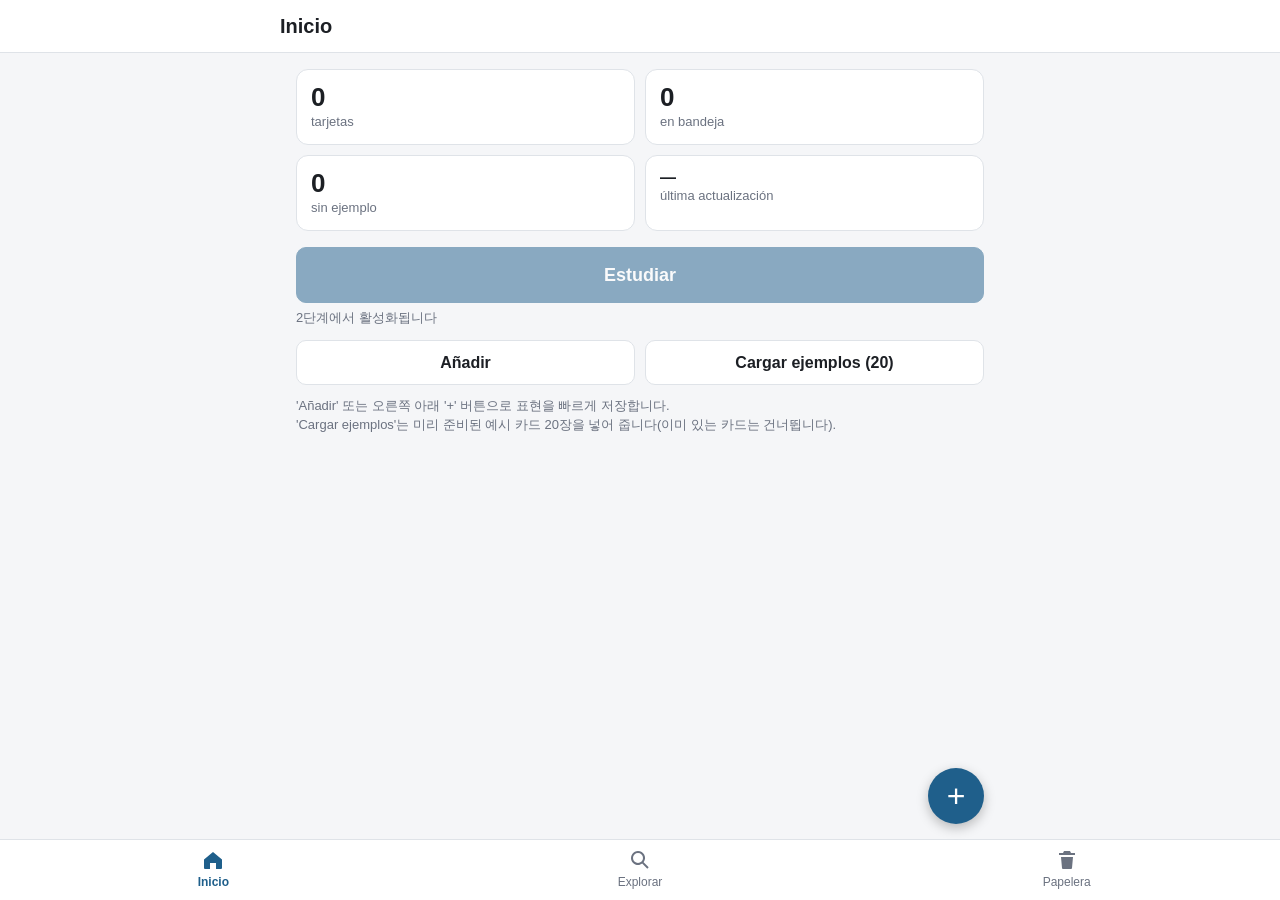
==== index.html @ 15eb6527 "Step 1: app skeleton, IndexedDB store, quick add, Explorar, Papelera, seeds Vanilla ES-module PWA sh" ====
<!DOCTYPE html>
<html lang="es">
<head>
  <meta charset="utf-8">
  <meta name="viewport" content="width=device-width, initial-scale=1, viewport-fit=cover">
  <meta name="theme-color" content="#1f5f8b">
  <!-- Home-screen / standalone metas arrive with the manifest and service worker in step 4. -->
  <title>c2vocab</title>
  <link rel="stylesheet" href="./styles.css">
</head>
<body>
  <header class="topbar">
    <h1 id="view-title" class="topbar-title">Inicio</h1>
  </header>

  <main id="view" class="view" aria-live="polite"></main>

  <button id="fab" class="fab" type="button" aria-label="Añadir tarjeta" title="Añadir (n)">+</button>

  <nav id="nav" class="bottom-nav" aria-label="Navegación principal"></nav>

  <div id="toast-root" class="toast-root" hidden></div>
  <div id="sheet-root" class="sheet-root" hidden></div>

  <!-- Dexie must be a classic script so window.Dexie exists before the module runs. -->
  <script src="./vendor/dexie.min.js"></script>
  <script type="module" src="./js/app.js"></script>
</body>
</html>
---- styles.css ----
/* c2vocab — mobile-first, iOS-safe styles. Desktop (>= 800px) gets a centred 720px column. */

:root {
  --bg: #f5f6f8;
  --surface: #ffffff;
  --text: #1c1f24;
  --muted: #6b7280;
  --border: #dfe3e8;
  --primary: #1f5f8b;
  --primary-dark: #174a6d;
  --primary-soft: #e3eef6;
  --danger: #b3261e;
  --danger-soft: #fbe9e7;
  --warn: #8a5a00;
  --warn-soft: #fff4d6;
  --ok: #1b7f4b;
  --radius: 12px;
  --nav-height: 60px;
  --topbar-height: 52px;
  --safe-top: env(safe-area-inset-top, 0px);
  --safe-bottom: env(safe-area-inset-bottom, 0px);
  --safe-left: env(safe-area-inset-left, 0px);
  --safe-right: env(safe-area-inset-right, 0px);
  --content-max: 720px;
}

* {
  box-sizing: border-box;
  -webkit-tap-highlight-color: transparent;
}

html {
  -webkit-text-size-adjust: 100%;
}

/* Author `display` rules below would otherwise beat the UA [hidden] rule. */
[hidden] {
  display: none !important;
}

body {
  margin: 0;
  background: var(--bg);
  color: var(--text);
  font-family: -apple-system, BlinkMacSystemFont, "Segoe UI", Roboto, "Helvetica Neue", Arial, "Noto Sans", "Apple SD Gothic Neo", "Malgun Gothic", sans-serif;
  font-size: 16px;
  line-height: 1.45;
  min-height: 100vh;
  min-height: 100dvh;
}

body.sheet-open {
  overflow: hidden;
}

/* ---------- layout ---------- */

.topbar {
  position: sticky;
  top: 0;
  z-index: 20;
  background: var(--surface);
  border-bottom: 1px solid var(--border);
  padding-top: var(--safe-top);
  padding-left: calc(16px + var(--safe-left));
  padding-right: calc(16px + var(--safe-right));
}

.topbar-title {
  max-width: var(--content-max);
  margin: 0 auto;
  height: var(--topbar-height);
  display: flex;
  align-items: center;
  font-size: 20px;
  font-weight: 600;
}

.view {
  max-width: var(--content-max);
  margin: 0 auto;
  padding-left: calc(16px + var(--safe-left));
  padding-right: calc(16px + var(--safe-right));
  padding-top: 16px;
  /* keep content clear of the fixed nav and the FAB */
  padding-bottom: calc(var(--nav-height) + var(--safe-bottom) + 96px);
}

.bottom-nav {
  position: fixed;
  left: 0;
  right: 0;
  bottom: 0;
  z-index: 20;
  display: flex;
  justify-content: space-around;
  background: var(--surface);
  border-top: 1px solid var(--border);
  padding-bottom: var(--safe-bottom);
  padding-left: var(--safe-left);
  padding-right: var(--safe-right);
}

.nav-item {
  flex: 1;
  min-height: var(--nav-height);
  min-width: 44px;
  display: flex;
  flex-direction: column;
  align-items: center;
  justify-content: center;
  gap: 2px;
  color: var(--muted);
  text-decoration: none;
  font-size: 12px;
}

.nav-item svg {
  width: 24px;
  height: 24px;
  fill: currentColor;
}

.nav-item.nav-active {
  color: var(--primary);
  font-weight: 600;
}

.fab {
  position: fixed;
  right: calc(16px + var(--safe-right));
  bottom: calc(var(--nav-height) + var(--safe-bottom) + 16px);
  z-index: 25;
  width: 56px;
  height: 56px;
  border-radius: 50%;
  border: none;
  background: var(--primary);
  color: #fff;
  font-size: 32px;
  line-height: 1;
  box-shadow: 0 4px 12px rgba(0, 0, 0, 0.25);
  cursor: pointer;
}

.fab:active {
  background: var(--primary-dark);
}

@media (min-width: 800px) {
  .fab {
    right: calc(50% - var(--content-max) / 2 + 16px);
  }
}

/* ---------- generic controls ---------- */

button,
input,
select,
textarea {
  font: inherit;
  color: inherit;
}

input,
select,
textarea {
  width: 100%;
  min-height: 44px;
  font-size: 16px; /* >= 16px prevents iOS Safari auto-zoom */
  padding: 10px 12px;
  border: 1px solid var(--border);
  border-radius: 10px;
  background: var(--surface);
}

textarea {
  resize: vertical;
  line-height: 1.4;
}

input:focus,
select:focus,
textarea:focus {
  outline: 2px solid var(--primary);
  outline-offset: 1px;
}

.btn {
  display: inline-flex;
  align-items: center;
  justify-content: center;
  min-height: 44px;
  padding: 10px 18px;
  border-radius: 10px;
  border: 1px solid var(--border);
  background: var(--surface);
  color: var(--text);
  font-weight: 600;
  cursor: pointer;
  text-decoration: none;
}

.btn:active {
  filter: brightness(0.95);
}

.btn:disabled {
  opacity: 0.5;
  cursor: not-allowed;
}

.btn-primary {
  background: var(--primary);
  border-color: var(--primary);
  color: #fff;
}

.btn-danger {
  background: var(--danger-soft);
  border-color: var(--danger-soft);
  color: var(--danger);
}

.btn-block {
  width: 100%;
}

.btn-big {
  min-height: 56px;
  font-size: 18px;
}

.btn-row {
  display: flex;
  flex-wrap: wrap;
  gap: 10px;
  margin: 12px 0;
}

.btn-row .btn {
  flex: 1 1 140px;
}

/* ---------- chips & badges ---------- */

.chip-row {
  display: flex;
  flex-wrap: wrap;
  gap: 8px;
  margin: 8px 0;
}

.chip {
  min-height: 44px; /* iOS tap target */
  padding: 8px 14px;
  border-radius: 999px;
  border: 1px solid var(--border);
  background: var(--surface);
  color: var(--text);
  font-size: 14px;
  cursor: pointer;
}

.chip-active {
  background: var(--primary);
  border-color: var(--primary);
  color: #fff;
}

/* Korean gloss of the active chip (tooltips are hover-only, so it is shown inline). */
.chip-gloss {
  font-size: 13px;
  color: var(--muted);
  margin: -2px 0 6px;
  min-height: 18px;
}

.badge {
  display: inline-block;
  padding: 1px 8px;
  border-radius: 999px;
  font-size: 12px;
  line-height: 18px;
  background: #eef0f3;
  color: var(--muted);
  white-space: nowrap;
}

.badge-inbox {
  background: var(--warn-soft);
  color: var(--warn);
}

.badge-type {
  background: var(--primary-soft);
  color: var(--primary-dark);
}

.badge-suspended {
  background: #ececec;
  color: #555;
}

.tag {
  display: inline-block;
  padding: 1px 8px;
  border-radius: 6px;
  font-size: 12px;
  background: #eef0f3;
  color: var(--muted);
  margin: 2px 4px 2px 0;
}

/* ---------- text helpers ---------- */

.muted {
  color: var(--muted);
}

.small {
  font-size: 13px;
}

.hint-ko {
  color: var(--muted);
  font-size: 13px;
  margin: 6px 0 10px;
  white-space: pre-line;
}

.error {
  color: var(--danger);
}

.warn-text {
  color: var(--warn);
}

.section-title {
  font-size: 15px;
  font-weight: 600;
  margin: 18px 0 6px;
}

.empty {
  padding: 32px 12px;
  text-align: center;
  color: var(--muted);
}

.count-line {
  margin: 10px 0 6px;
  font-size: 14px;
  color: var(--muted);
}

/* ---------- home ---------- */

.stats {
  display: grid;
  grid-template-columns: repeat(2, 1fr);
  gap: 10px;
  margin-bottom: 16px;
}

.stat {
  background: var(--surface);
  border: 1px solid var(--border);
  border-radius: var(--radius);
  padding: 12px 14px;
}

.stat-value {
  font-size: 26px;
  font-weight: 700;
  line-height: 1.2;
}

.stat-label {
  font-size: 13px;
  color: var(--muted);
}

/* ---------- card list (Explorar / Papelera) ---------- */

.card-list {
  display: flex;
  flex-direction: column;
  gap: 10px;
}

.card {
  background: var(--surface);
  border: 1px solid var(--border);
  border-radius: var(--radius);
  padding: 12px 14px;
  cursor: pointer;
}

.card-expanded {
  border-color: var(--primary);
}

.card-header {
  display: flex;
  flex-wrap: wrap;
  align-items: center;
  gap: 6px 8px;
}

.card-front {
  font-weight: 600;
  font-size: 17px;
  margin-right: auto;
}

.card-body {
  margin-top: 6px;
}

.card-back {
  margin: 2px 0;
}

.card-ko {
  color: var(--muted);
  font-size: 14px;
  margin: 2px 0;
}

.card-example {
  margin: 4px 0;
  font-size: 15px;
  color: #333;
}

.gap {
  text-decoration: underline;
  text-decoration-thickness: 2px;
  text-underline-offset: 3px;
  font-weight: 600;
}

.card-tags {
  margin-top: 4px;
}

.card-actions {
  display: flex;
  gap: 10px;
  margin-top: 12px;
  padding-top: 10px;
  border-top: 1px solid var(--border);
}

.card-actions .btn {
  flex: 1;
}

.card-meta {
  font-size: 12px;
  color: var(--muted);
  margin-top: 6px;
}

/* ---------- forms ---------- */

.form {
  display: flex;
  flex-direction: column;
  gap: 10px;
  cursor: default;
}

.field {
  display: flex;
  flex-direction: column;
  gap: 4px;
}

.field > label {
  font-size: 13px;
  color: var(--muted);
}

.field-row {
  display: grid;
  grid-template-columns: 1fr 1fr;
  gap: 10px;
}

@media (max-width: 420px) {
  .field-row {
    grid-template-columns: 1fr;
  }
}

.search {
  margin-bottom: 4px;
}

.filter-block {
  margin: 4px 0;
}

.filter-label {
  font-size: 12px;
  color: var(--muted);
  margin-top: 6px;
}

/* ---------- quick add preview ---------- */

.preview {
  margin-top: 10px;
  display: flex;
  flex-direction: column;
  gap: 6px;
}

.preview-item {
  display: flex;
  flex-wrap: wrap;
  align-items: center;
  gap: 6px 8px;
  padding: 8px 10px;
  border: 1px solid var(--border);
  border-radius: 10px;
  background: var(--bg);
  font-size: 14px;
}

.preview-item.preview-dup {
  border-color: var(--warn);
  background: var(--warn-soft);
}

.preview-front {
  font-weight: 600;
}

.preview-back {
  color: var(--muted);
  flex-basis: 100%;
}

.preview-warn {
  color: var(--warn);
  font-size: 13px;
  flex-basis: 100%;
}

details.help summary {
  cursor: pointer;
  color: var(--primary);
  font-size: 14px;
  min-height: 44px; /* iOS tap target */
  padding: 6px 0;
  display: flex;
  align-items: center;
}

/* ---------- toast ---------- */

.toast-root {
  position: fixed;
  left: 0;
  right: 0;
  /* On phones the toast spans the width, so it sits above the 56px FAB
     (FAB bottom = nav + safe + 16px) instead of covering it. */
  bottom: calc(var(--nav-height) + var(--safe-bottom) + 16px + 56px + 12px);
  z-index: 40;
  display: flex;
  justify-content: center;
  padding: 0 16px;
  pointer-events: none;
}

@media (min-width: 800px) {
  /* The FAB sits in the column gutter here, clear of the centred 480px toast. */
  .toast-root {
    bottom: calc(var(--nav-height) + var(--safe-bottom) + 12px);
  }
}

.toast {
  pointer-events: auto;
  display: flex;
  align-items: center;
  gap: 12px;
  max-width: 480px;
  width: 100%;
  background: #2b2f36;
  color: #fff;
  padding: 12px 16px;
  border-radius: 12px;
  box-shadow: 0 6px 20px rgba(0, 0, 0, 0.3);
  font-size: 15px;
}

.toast-text {
  flex: 1;
  overflow: hidden;
  text-overflow: ellipsis;
}

.toast-action {
  min-height: 44px;
  padding: 0 10px;
  background: transparent;
  border: none;
  color: #ffd66b;
  font-weight: 700;
  cursor: pointer;
}

/* ---------- bottom sheet ---------- */

.sheet-root {
  position: fixed;
  inset: 0;
  z-index: 30;
}

.sheet-backdrop {
  position: absolute;
  inset: 0;
  background: rgba(0, 0, 0, 0.45);
  display: flex;
  align-items: flex-end;
  justify-content: center;
  /* iOS Safari ignores body overflow:hidden for touch scrolling; block drags on the backdrop. */
  touch-action: none;
}

.sheet {
  width: 100%;
  max-height: calc(100vh - var(--safe-top) - 24px);
  max-height: calc(100dvh - var(--safe-top) - 24px);
  overflow-y: auto;
  -webkit-overflow-scrolling: touch;
  overscroll-behavior: contain; /* over-scrolling the sheet must not scroll the page behind */
  background: var(--surface);
  border-radius: 16px 16px 0 0;
  /* The safe-area inset lives on .sheet-actions (sticky) so the buttons stay above it. */
  padding: 16px calc(16px + var(--safe-right)) 16px calc(16px + var(--safe-left));
  box-shadow: 0 -4px 24px rgba(0, 0, 0, 0.2);
}

.sheet-title {
  margin: 0 0 8px;
  font-size: 18px;
  font-weight: 600;
}

.sheet-actions {
  display: flex;
  gap: 10px;
  margin-top: 14px;
  position: sticky;
  bottom: 0;
  background: var(--surface);
  padding-top: 8px;
  padding-bottom: calc(8px + var(--safe-bottom));
}

.sheet-actions .btn {
  flex: 1;
}

@media (min-width: 800px) {
  .sheet-backdrop {
    align-items: center;
  }

  .sheet {
    max-width: 640px;
    max-height: 90vh;
    border-radius: 16px;
    padding: 20px 24px;
  }
}
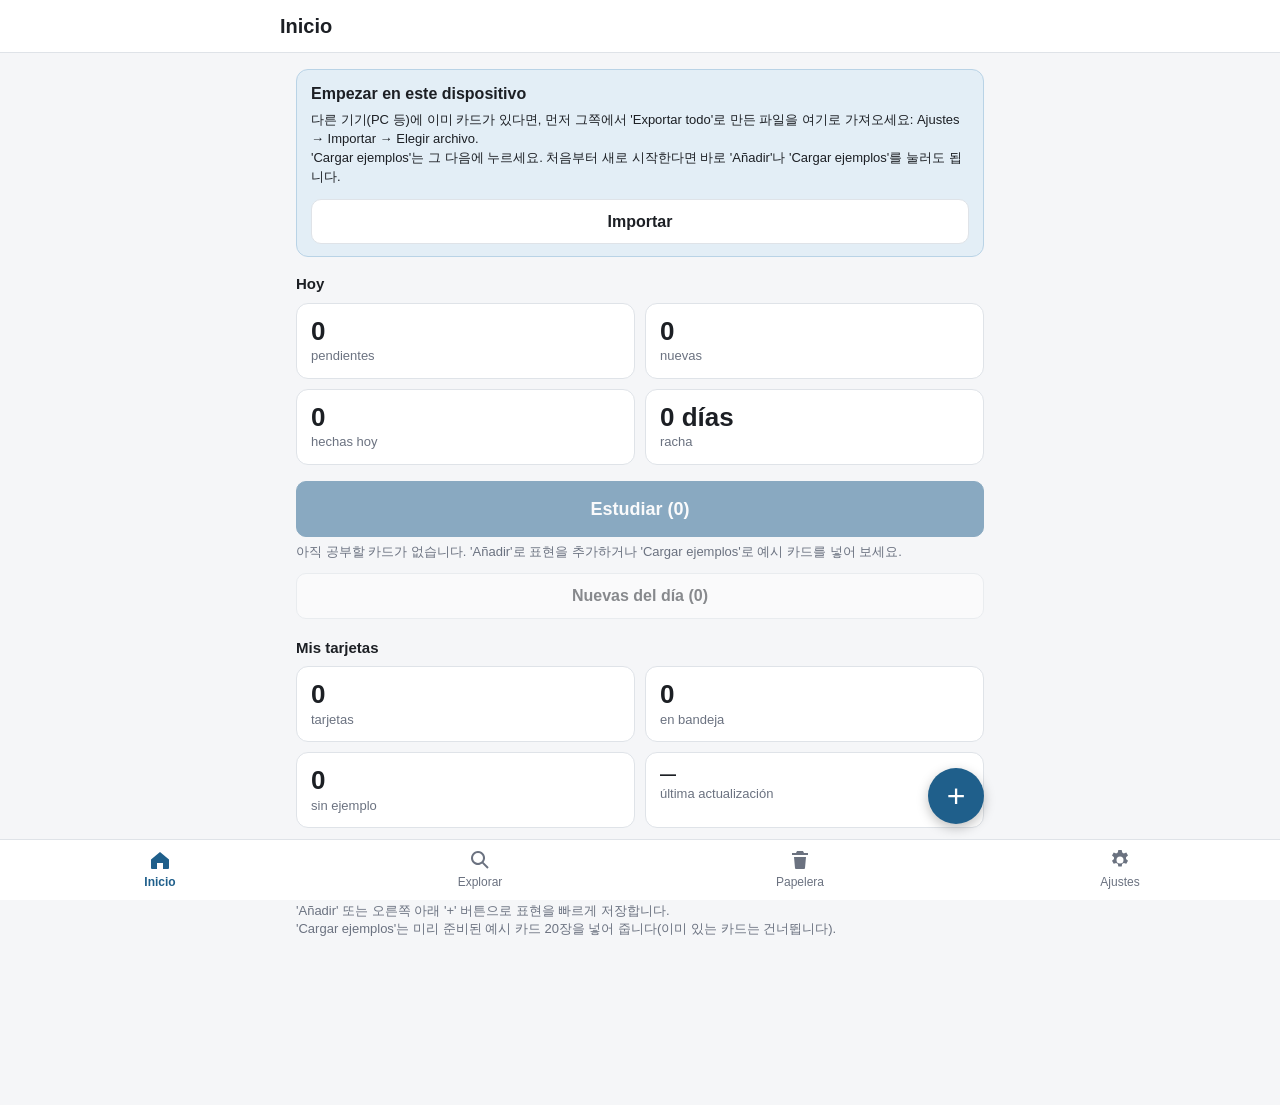
==== commit 5597a779: "Step 4: PWA manifest, service worker, icons, release and deploy scripts - manifest.webmanifest, icon" ====
--- a/index.html
+++ b/index.html
@@ -4,7 +4,14 @@
   <meta charset="utf-8">
   <meta name="viewport" content="width=device-width, initial-scale=1, viewport-fit=cover">
   <meta name="theme-color" content="#1f5f8b">
-  <!-- Home-screen / standalone metas arrive with the manifest and service worker in step 4. -->
+  <!-- PWA: manifest + icons + home-screen metas. All paths relative: the site lives under /c2vocab/. -->
+  <link rel="manifest" href="./manifest.webmanifest">
+  <link rel="icon" href="./icons/favicon.svg" type="image/svg+xml">
+  <link rel="apple-touch-icon" href="./icons/apple-touch-icon.png">
+  <meta name="apple-mobile-web-app-capable" content="yes">
+  <meta name="mobile-web-app-capable" content="yes">
+  <meta name="apple-mobile-web-app-status-bar-style" content="default">
+  <meta name="apple-mobile-web-app-title" content="C2 Vocab">
   <title>c2vocab</title>
   <link rel="stylesheet" href="./styles.css">
 </head>
--- a/styles.css
+++ b/styles.css
@@ -682,3 +682,509 @@
     padding: 20px 24px;
   }
 }
+
+/* ---------- home: section titles ---------- */
+
+h2.section-title {
+  margin: 18px 0 8px;
+}
+
+h2.section-title-first {
+  margin-top: 0;
+}
+
+/* ---------- Estudiar (review screen) ---------- */
+
+.review {
+  /* extra room so the last line of the card never hides behind the fixed action bar */
+  padding-bottom: 96px;
+}
+
+.review-status {
+  font-size: 14px;
+  color: var(--muted);
+  margin-bottom: 10px;
+  font-variant-numeric: tabular-nums;
+}
+
+.review-card {
+  background: var(--surface);
+  border: 1px solid var(--border);
+  border-radius: var(--radius);
+  padding: 18px 16px;
+  min-height: 160px;
+}
+
+.review-badges {
+  display: flex;
+  flex-wrap: wrap;
+  gap: 6px;
+}
+
+.badge-kind-new {
+  background: var(--primary-soft);
+  color: var(--primary-dark);
+}
+
+.badge-kind-review {
+  background: #e3f4ea;
+  color: #14633a;
+}
+
+.badge-kind-learning {
+  background: var(--warn-soft);
+  color: var(--warn);
+}
+
+.review-front {
+  font-size: 26px;
+  font-weight: 700;
+  line-height: 1.25;
+  margin: 14px 0 4px;
+  overflow-wrap: anywhere;
+}
+
+.review-answer {
+  margin-top: 16px;
+  padding-top: 14px;
+  border-top: 1px solid var(--border);
+}
+
+.review-back {
+  font-size: 18px;
+  margin: 0 0 6px;
+  white-space: pre-line;
+}
+
+.review-ko {
+  color: var(--muted);
+  font-size: 15px;
+  margin: 0 0 10px;
+}
+
+.review-example {
+  margin: 10px 0;
+  padding: 10px 12px;
+  background: var(--bg);
+  border-left: 3px solid var(--primary);
+  border-radius: 0 10px 10px 0;
+  font-size: 16px;
+}
+
+.review-extra {
+  font-size: 14px;
+  margin: 6px 0;
+  white-space: pre-line;
+}
+
+.review-extra strong {
+  color: var(--muted);
+  font-weight: 600;
+}
+
+/* Keyboard help: only useful with a real keyboard, so desktop only. */
+.review-keys {
+  display: none;
+  font-size: 12px;
+  color: var(--muted);
+  margin: 10px 2px 0;
+}
+
+@media (min-width: 800px) {
+  .review-keys {
+    display: block;
+  }
+}
+
+/* Reveal / rating buttons: fixed at the bottom, directly above the bottom nav
+   (the nav itself already carries the bottom safe-area inset). */
+.review-actions {
+  position: fixed;
+  left: 0;
+  right: 0;
+  bottom: calc(var(--nav-height) + var(--safe-bottom));
+  z-index: 15;
+  background: var(--surface);
+  border-top: 1px solid var(--border);
+  padding: 8px calc(12px + var(--safe-right)) 10px calc(12px + var(--safe-left));
+}
+
+.review-actions-inner {
+  max-width: var(--content-max);
+  margin: 0 auto;
+}
+
+.review-undo-row {
+  display: flex;
+  justify-content: flex-end;
+}
+
+.review-undo-center {
+  justify-content: center;
+  margin-top: 6px;
+}
+
+.review-undo {
+  min-height: 44px;
+  padding: 0 12px;
+  background: transparent;
+  border: none;
+  color: var(--primary);
+  font-weight: 600;
+  font-size: 15px;
+  cursor: pointer;
+}
+
+.review-undo:disabled {
+  opacity: 0.5;
+}
+
+.rating-row {
+  display: grid;
+  grid-template-columns: repeat(4, 1fr);
+  gap: 6px;
+}
+
+.rate-btn {
+  min-height: 60px;
+  min-width: 0;
+  display: flex;
+  flex-direction: column;
+  align-items: center;
+  justify-content: center;
+  gap: 2px;
+  padding: 6px 2px;
+  border-radius: 10px;
+  border: 1px solid transparent;
+  font-size: 14px;
+  font-weight: 700;
+  line-height: 1.2;
+  cursor: pointer;
+}
+
+.rate-btn:active {
+  filter: brightness(0.95);
+}
+
+.rate-btn:disabled {
+  opacity: 0.5;
+  cursor: not-allowed;
+}
+
+.rate-label {
+  white-space: nowrap;
+}
+
+.rate-interval {
+  font-size: 12px;
+  font-weight: 500;
+  white-space: nowrap;
+}
+
+/* Colours of the four answers (also used by the summary pills). The labels keep
+   them readable in monochrome. */
+.rate-again {
+  background: var(--danger-soft);
+  border-color: #e9b4ae;
+  color: #9b1c15;
+}
+
+.rate-hard {
+  background: #fff0dc;
+  border-color: #efc78f;
+  color: #8a4b00;
+}
+
+.rate-good {
+  background: #e3f4ea;
+  border-color: #a5d6b9;
+  color: #14633a;
+}
+
+.rate-easy {
+  background: var(--primary-soft);
+  border-color: #a9c8de;
+  color: var(--primary-dark);
+}
+
+/* ---------- session summary ---------- */
+
+.summary-title {
+  font-size: 22px;
+  margin: 0 0 14px;
+}
+
+.review-summary .stat {
+  background: var(--bg);
+}
+
+.rating-counts {
+  display: flex;
+  flex-wrap: wrap;
+  gap: 8px;
+  margin: 0 0 12px;
+}
+
+.rating-count {
+  padding: 4px 10px;
+  border-radius: 999px;
+  border: 1px solid transparent;
+  font-size: 14px;
+  font-weight: 600;
+}
+
+/* While studying, toasts sit above the action bar instead of covering its buttons. */
+body.studying .toast-root {
+  bottom: calc(var(--nav-height) + var(--safe-bottom) + 150px);
+}
+
+/* ---------- step 3: Ajustes / Importar / Copias ---------- */
+
+/* Checkboxes and radios must not take the full-width text-input style. */
+input[type="checkbox"],
+input[type="radio"] {
+  width: 22px;
+  height: 22px;
+  min-height: 0;
+  padding: 0;
+  margin: 0;
+  flex: 0 0 auto;
+  accent-color: var(--primary);
+}
+
+input[type="file"] {
+  padding: 8px;
+}
+
+/* A label with a checkbox/radio: the whole row is the 44px tap target. */
+.check-row {
+  display: flex;
+  align-items: center;
+  gap: 10px;
+  min-height: 44px;
+  cursor: pointer;
+}
+
+.radio-group {
+  border: 1px solid var(--border);
+  border-radius: 10px;
+  margin: 0;
+  padding: 4px 12px 6px;
+  min-width: 0;
+}
+
+.radio-group legend {
+  font-size: 13px;
+  color: var(--muted);
+  padding: 0 4px;
+}
+
+.back-link {
+  display: inline-flex;
+  align-items: center;
+  min-height: 44px;
+  padding-right: 12px;
+  color: var(--primary);
+  font-weight: 600;
+  text-decoration: none;
+}
+
+/* Input with a button on its right (device name). */
+.inline-row {
+  display: flex;
+  gap: 10px;
+}
+
+.inline-row input {
+  flex: 1;
+  min-width: 0;
+}
+
+.data-list {
+  background: var(--surface);
+  border: 1px solid var(--border);
+  border-radius: var(--radius);
+  padding: 2px 14px;
+  margin: 8px 0 12px;
+}
+
+.data-row {
+  display: flex;
+  justify-content: space-between;
+  gap: 12px;
+  padding: 10px 0;
+  border-bottom: 1px solid var(--border);
+}
+
+.data-row:last-child {
+  border-bottom: none;
+}
+
+.data-label {
+  color: var(--muted);
+}
+
+.data-value {
+  font-weight: 600;
+  font-variant-numeric: tabular-nums;
+}
+
+.plain-list {
+  margin: 4px 0;
+  padding-left: 20px;
+}
+
+.plain-list li {
+  margin: 4px 0;
+}
+
+/* Banners: export reminder on Inicio, result of an import. */
+.banner {
+  border: 1px solid var(--border);
+  border-radius: var(--radius);
+  padding: 12px 14px;
+  margin-bottom: 16px;
+}
+
+.banner-warn {
+  background: var(--warn-soft);
+  border-color: #ecd9a0;
+}
+
+.banner-ok {
+  background: #e3f4ea;
+  border-color: #a5d6b9;
+}
+
+.banner-title {
+  font-weight: 600;
+}
+
+.banner .btn-row {
+  margin-bottom: 0;
+}
+
+/* Blue informative banner: iOS install hint, empty-database onboarding (Inicio). */
+.banner-info {
+  background: var(--primary-soft);
+  border-color: #b9d3e6;
+}
+
+.banner-info .hint-ko {
+  color: var(--text);
+}
+
+/* ---------- "Nueva versión disponible" banner (sw-client.js) ----------
+   Fixed above the '+' button, under the toast; buttons are >= 44px tall (.btn).
+   On phones it spans the width, so like the toast it sits ABOVE the 56px FAB
+   (FAB bottom = nav + safe + 16px): the banner may stay on screen for a while
+   and must never hide the add button. */
+.update-banner {
+  position: fixed;
+  left: calc(12px + var(--safe-left));
+  right: calc(12px + var(--safe-right));
+  bottom: calc(var(--nav-height) + var(--safe-bottom) + 16px + 56px + 12px);
+  z-index: 30;
+  display: flex;
+  flex-wrap: wrap;
+  align-items: center;
+  gap: 10px 14px;
+  background: var(--surface);
+  border: 1px solid #b9d3e6;
+  border-left: 4px solid var(--primary);
+  border-radius: var(--radius);
+  padding: 12px 14px;
+  box-shadow: 0 6px 20px rgba(0, 0, 0, 0.18);
+}
+
+.update-banner-text {
+  flex: 1 1 200px;
+  min-width: 0;
+}
+
+.update-banner-hint {
+  margin: 2px 0 0;
+}
+
+.update-banner-actions {
+  display: flex;
+  gap: 10px;
+  flex: 0 0 auto;
+}
+
+/* While studying, the banner sits above the fixed action bar (like the toast). */
+body.studying .update-banner {
+  bottom: calc(var(--nav-height) + var(--safe-bottom) + 150px);
+}
+
+@media (min-width: 800px) {
+  /* The FAB sits in the column gutter here, clear of the centred banner. */
+  .update-banner {
+    left: 50%;
+    right: auto;
+    bottom: calc(var(--nav-height) + var(--safe-bottom) + 12px);
+    width: min(var(--content-max), calc(100% - 24px));
+    transform: translateX(-50%);
+  }
+}
+
+.import-text {
+  font-family: ui-monospace, SFMono-Regular, Consolas, monospace;
+  font-size: 16px; /* never below 16px: iOS would zoom */
+}
+
+.import-file {
+  margin-top: 10px;
+}
+
+.import-options {
+  margin: 8px 0 4px;
+}
+
+.import-preview .btn-block {
+  margin-top: 10px;
+}
+
+.import-counts {
+  display: flex;
+  flex-wrap: wrap;
+  gap: 8px;
+  margin: 6px 0 10px;
+}
+
+.import-count {
+  padding: 4px 10px;
+  border-radius: 999px;
+  font-size: 14px;
+  font-weight: 600;
+}
+
+/* Status colours of import rows (the text label keeps them readable without colour). */
+.badge-st-nueva {
+  background: #e3f4ea;
+  color: #14633a;
+}
+
+.badge-st-duplicada {
+  background: var(--warn-soft);
+  color: var(--warn);
+}
+
+.badge-st-repetida {
+  background: #ececec;
+  color: #555;
+}
+
+.badge-st-invalida {
+  background: var(--danger-soft);
+  color: var(--danger);
+}
+
+.preview-item.preview-invalid {
+  border-color: #e9b4ae;
+  background: var(--danger-soft);
+}
+
+.preview-item {
+  overflow-wrap: anywhere;
+}
